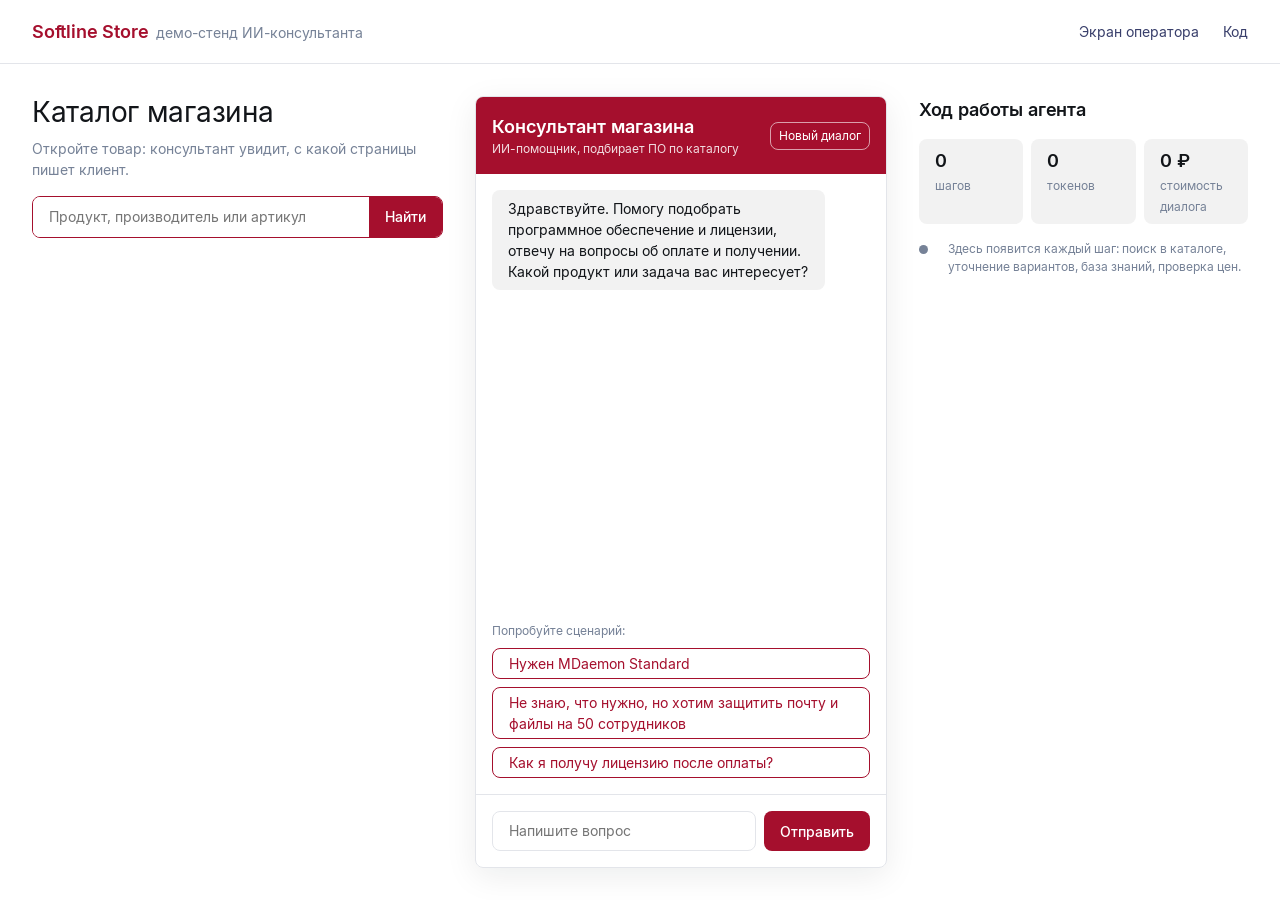
==== app/web/static/index.html @ 0b9fb305 "Стенд: чат покупателя с ходом работы агента и экран оператора" ====
<!doctype html>
<html lang="ru">
<head>
<meta charset="utf-8">
<meta name="viewport" content="width=device-width,initial-scale=1">
<title>ИИ-консультант Softline Store: демо-стенд</title>
<link rel="stylesheet" href="app.css">
</head>
<body>
<header class="top">
  <div class="brand"><b>Softline Store</b><span>демо-стенд ИИ-консультанта</span></div>
  <nav><a href="/admin">Экран оператора</a><a href="https://github.com/simonsafronov/ai-support-agent" target="_blank" rel="noopener">Код</a></nav>
</header>
<main class="grid">
  <section class="shop" aria-label="Витрина">
    <h1>Каталог магазина</h1>
    <p class="sub">Откройте товар: консультант увидит, с какой страницы пишет клиент.</p>
    <form class="search" id="sf"><input id="sq" placeholder="Продукт, производитель или артикул" aria-label="Поиск по каталогу"><button>Найти</button></form>
    <div class="ctx" id="ctx"><span id="ctxt"></span><button type="button" id="ctxoff">закрыть страницу</button></div>
    <ul class="goods" id="goods"></ul>
  </section>

  <section class="chat" aria-label="Чат с консультантом">
    <div class="chat-head">
      <div><b>Консультант магазина</b><small>ИИ-помощник, подбирает ПО по каталогу</small></div>
      <button type="button" id="new">Новый диалог</button>
    </div>
    <div class="log" id="log" aria-live="polite"></div>
    <div class="starters" id="starters">
      <p>Попробуйте сценарий:</p>
      <button type="button">Нужен MDaemon Standard</button>
      <button type="button">Не знаю, что нужно, но хотим защитить почту и файлы на 50 сотрудников</button>
      <button type="button">Как я получу лицензию после оплаты?</button>
    </div>
    <form class="send" id="f"><textarea id="t" placeholder="Напишите вопрос" aria-label="Сообщение"></textarea><button id="b">Отправить</button></form>
  </section>

  <aside class="trace" aria-label="Ход работы агента">
    <h2>Ход работы агента</h2>
    <div class="meter">
      <div><b id="m1">0</b><span>шагов</span></div>
      <div><b id="m2">0</b><span>токенов</span></div>
      <div><b id="m3">0 ₽</b><span>стоимость диалога</span></div>
    </div>
    <ol class="steps" id="steps"><li class="turn empty">Здесь появится каждый шаг: поиск в каталоге, уточнение вариантов, база знаний, проверка цен.</li></ol>
  </aside>
</main>
<script src="app.js"></script>
</body>
</html>
---- app/web/static/app.css ----
/* Шкалы: кегли 12/14/18/28/40, отступы 4/8/16/24/32/48, радиус 8. Цвета и шрифт как у store.softline.ru. */
@font-face{font-family:Inter;font-weight:400;font-display:swap;src:url(fonts/Inter-Regular.woff2) format("woff2")}
@font-face{font-family:Inter;font-weight:500;font-display:swap;src:url(fonts/Inter-Medium.woff2) format("woff2")}
@font-face{font-family:Inter;font-weight:600;font-display:swap;src:url(fonts/Inter-SemiBold.woff2) format("woff2")}
:root{
  --crimson:#A50F2D;--crimson-dark:#840B23;--ink:#121519;--navy:#393F6B;--muted:#768297;--line:#E3E5EA;
  --bg:#FFFFFF;--panel:#F2F2F2;--rose:#FCF1F3;--green:#3E8E41;
  --f12:12px;--f14:14px;--f18:18px;--f28:28px;--f40:40px;
  --s4:4px;--s8:8px;--s16:16px;--s24:24px;--s32:32px;--s48:48px;--r:8px;
}
*{box-sizing:border-box}
html,body{margin:0;height:100%}
body{font:400 var(--f14)/1.5 Inter,Arial,sans-serif;color:var(--ink);background:var(--bg);-webkit-font-smoothing:antialiased}
a{color:var(--crimson)}
button{font:inherit;cursor:pointer}
:focus-visible{outline:2px solid var(--navy);outline-offset:2px}

.top{display:flex;align-items:center;justify-content:space-between;gap:var(--s16);height:64px;padding:0 var(--s32);border-bottom:1px solid var(--line)}
.brand{display:flex;align-items:baseline;gap:var(--s8)}
.brand b{font-weight:600;font-size:var(--f18);color:var(--crimson);letter-spacing:-.01em}
.brand span{color:var(--muted)}
.top nav{display:flex;gap:var(--s24)}
.top nav a{color:var(--navy);text-decoration:none}
.top nav a:hover{color:var(--crimson)}

.grid{display:grid;grid-template-columns:minmax(0,5fr) minmax(360px,5fr) minmax(0,4fr);gap:var(--s32);padding:var(--s32);height:calc(100vh - 64px);max-width:1680px;margin:0 auto}
.grid>*{min-height:0;display:flex;flex-direction:column}
h1,h2{margin:0;font-weight:400;letter-spacing:-.01em}
h1{font-size:var(--f28);line-height:1.2}
h2{font-size:var(--f18);font-weight:600}
.sub{color:var(--muted);margin:var(--s8) 0 var(--s16)}

/* Витрина */
.search{display:flex;border:1px solid var(--crimson);border-radius:var(--r);overflow:hidden}
.search input{flex:1;min-width:0;border:0;padding:var(--s8) var(--s16);font:inherit;height:40px;outline:0}
.search button{border:0;background:var(--crimson);color:#fff;padding:0 var(--s16);font-weight:500}
.ctx{margin-top:var(--s16);padding:var(--s8) var(--s16);background:var(--rose);border-radius:var(--r);display:none;align-items:center;justify-content:space-between;gap:var(--s8)}
.ctx.on{display:flex}
.ctx button{border:0;background:none;color:var(--navy);text-decoration:underline;padding:0}
.goods{list-style:none;margin:var(--s16) 0 0;padding:0;overflow:auto;flex:1}
.goods li{padding:var(--s16) 0;border-bottom:1px solid var(--line);cursor:pointer}
.goods li:hover .t{color:var(--crimson)}
.goods .v{font-size:var(--f12);color:var(--muted)}
.goods .t{font-weight:500}
.goods .m{display:flex;flex-wrap:wrap;gap:var(--s4) var(--s16);margin-top:var(--s4);font-size:var(--f12);color:var(--navy)}
.badge{color:var(--green)}

/* Чат */
.chat{border:1px solid var(--line);border-radius:var(--r);overflow:hidden;box-shadow:0 8px 32px rgba(18,21,25,.08)}
.chat-head{display:flex;align-items:center;justify-content:space-between;padding:var(--s16);background:var(--crimson);color:#fff}
.chat-head b{font-weight:600;font-size:var(--f18)}
.chat-head small{display:block;font-size:var(--f12);opacity:.85}
.chat-head button{border:1px solid rgba(255,255,255,.6);background:none;color:#fff;border-radius:var(--r);padding:var(--s4) var(--s8);font-size:var(--f12)}
.log{flex:1;overflow:auto;padding:var(--s16);display:flex;flex-direction:column;gap:var(--s16);background:var(--bg)}
.msg{max-width:88%;padding:var(--s8) var(--s16);border-radius:var(--r);white-space:pre-wrap;overflow-wrap:anywhere}
.msg.user{align-self:flex-end;background:var(--navy);color:#fff}
.msg.bot{align-self:flex-start;background:var(--panel)}
.msg.sys{align-self:center;max-width:100%;background:var(--rose);color:var(--crimson-dark);font-size:var(--f12);text-align:center}
.msg b{font-weight:600}
.typing{align-self:flex-start;color:var(--muted);font-size:var(--f12);padding-left:var(--s4)}
.typing i{display:inline-block;width:6px;height:6px;margin-right:3px;border-radius:50%;background:var(--muted);animation:blink 1.2s infinite}
.typing i:nth-child(2){animation-delay:.2s}.typing i:nth-child(3){animation-delay:.4s}
@keyframes blink{0%,80%,100%{opacity:.25}40%{opacity:1}}
.card{align-self:flex-start;width:88%;border:1px solid var(--line);border-radius:var(--r);padding:var(--s16);background:#fff}
.card .v{font-size:var(--f12);color:var(--muted)}
.card .t{font-weight:500;margin:var(--s4) 0}
.card .p{font-size:var(--f18);font-weight:600}
.card .p.req{font-size:var(--f14);font-weight:500;color:var(--navy)}
.card .row{display:flex;flex-wrap:wrap;align-items:center;justify-content:space-between;gap:var(--s8);margin-top:var(--s8);font-size:var(--f12);color:var(--navy)}
.card a.go{display:inline-block;padding:var(--s4) var(--s16);border-radius:var(--r);background:var(--crimson);color:#fff;text-decoration:none;font-size:var(--f14)}
.card.doc{border-color:var(--crimson)}
.choices{display:flex;flex-wrap:wrap;gap:var(--s8);align-self:flex-start}
.choices button,.starters button{border:1px solid var(--crimson);background:#fff;color:var(--crimson);border-radius:var(--r);padding:var(--s4) var(--s16);text-align:left}
.choices button:hover,.starters button:hover{background:var(--rose)}
.starters{display:flex;flex-direction:column;gap:var(--s8);padding:0 var(--s16) var(--s16)}
.starters p{margin:0;color:var(--muted);font-size:var(--f12)}
.send{display:flex;gap:var(--s8);padding:var(--s16);border-top:1px solid var(--line)}
.send textarea{flex:1;min-width:0;resize:none;border:1px solid var(--line);border-radius:var(--r);padding:var(--s8) var(--s16);font:inherit;height:40px;max-height:120px}
.send textarea:focus{border-color:var(--crimson);outline:0}
.send button{border:0;border-radius:var(--r);background:var(--crimson);color:#fff;padding:0 var(--s16);font-weight:500;height:40px}
.send button:disabled{background:var(--muted);cursor:default}

/* Ход работы агента */
.meter{display:grid;grid-template-columns:repeat(3,1fr);gap:var(--s8);margin:var(--s16) 0}
.meter div{background:var(--panel);border-radius:var(--r);padding:var(--s8) var(--s16)}
.meter b{display:block;font-size:var(--f18);font-weight:600}
.meter span{font-size:var(--f12);color:var(--muted)}
.steps{list-style:none;margin:0;padding:0;overflow:auto;flex:1}
.steps li{position:relative;padding:0 0 var(--s16) var(--s24);border-left:1px solid var(--line);margin-left:var(--s4)}
.steps li::before{content:"";position:absolute;left:-5px;top:5px;width:9px;height:9px;border-radius:50%;background:var(--crimson)}
.steps li.turn{border-left-color:transparent;padding-bottom:var(--s8);color:var(--muted);font-size:var(--f12)}
.steps li.turn::before{background:var(--muted)}
.steps li.guard::before{background:var(--navy)}
.steps .n{font-weight:500}
.steps .a{font-size:var(--f12);color:var(--navy);overflow-wrap:anywhere}
.steps .o{font-size:var(--f12);color:var(--muted);overflow-wrap:anywhere}
.empty{color:var(--muted)}

@media (max-width:1100px){
  .grid{grid-template-columns:minmax(0,1fr) minmax(0,1fr);height:auto}
  .chat{height:calc(100vh - 128px);grid-column:1/-1;order:-1}
  .shop,.trace{max-height:70vh}
}
@media (max-width:700px){
  .top{padding:0 var(--s16)}.brand span{display:none}
  .grid{grid-template-columns:minmax(0,1fr);padding:var(--s16);gap:var(--s24)}
  .chat{height:calc(100vh - 96px)}
}
@media (prefers-reduced-motion:reduce){.typing i{animation:none}}
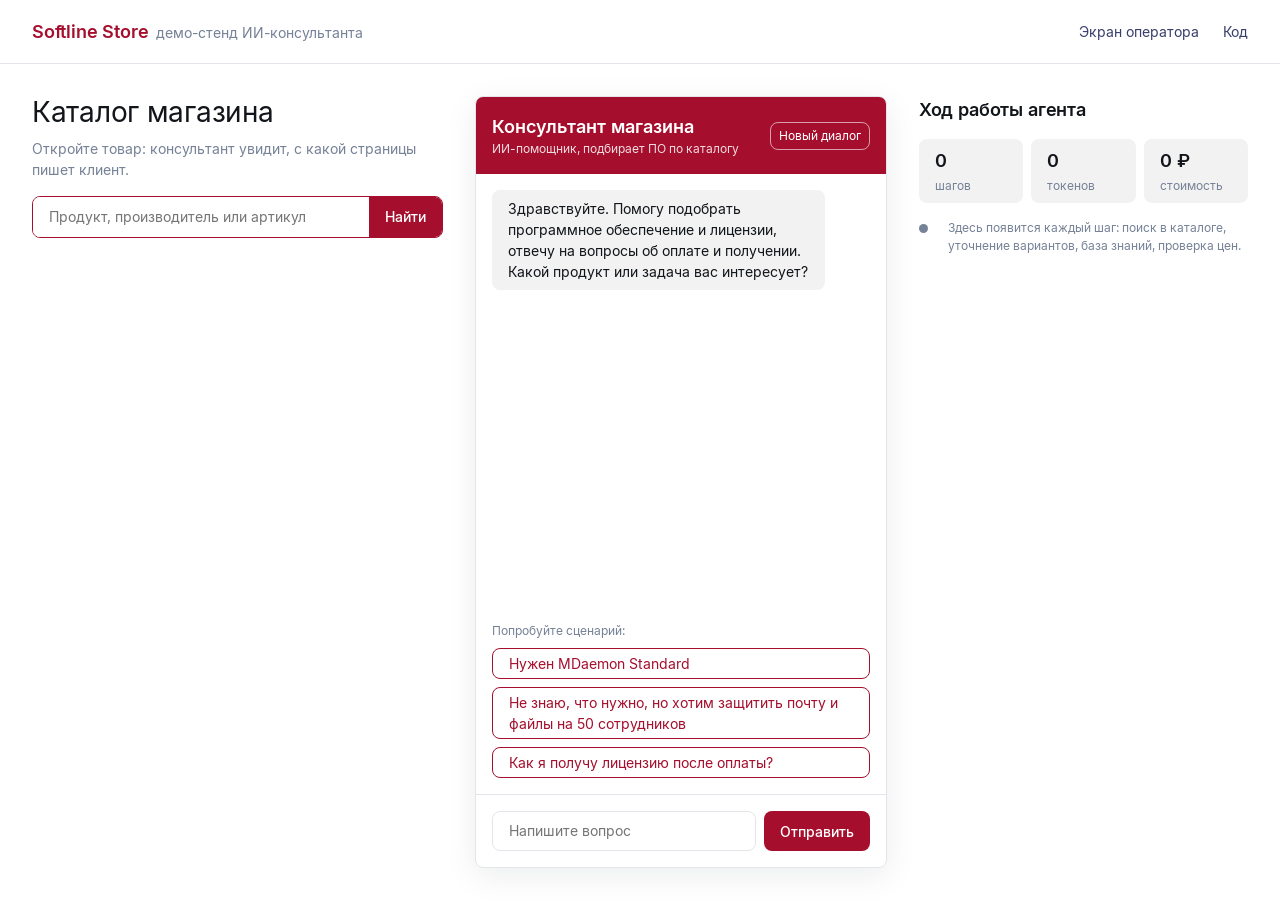
==== commit 06435820: "Стенд: витрина с самыми частыми продуктами из обращений, расчет суммы в ходе работы, правки верстки " ====
--- a/app/web/static/index.html
+++ b/app/web/static/index.html
@@ -40,7 +40,7 @@
     <div class="meter">
       <div><b id="m1">0</b><span>шагов</span></div>
       <div><b id="m2">0</b><span>токенов</span></div>
-      <div><b id="m3">0 ₽</b><span>стоимость диалога</span></div>
+      <div><b id="m3">0 ₽</b><span>стоимость</span></div>
     </div>
     <ol class="steps" id="steps"><li class="turn empty">Здесь появится каждый шаг: поиск в каталоге, уточнение вариантов, база знаний, проверка цен.</li></ol>
   </aside>
--- a/app/web/static/app.css
+++ b/app/web/static/app.css
@@ -9,6 +9,7 @@
   --s4:4px;--s8:8px;--s16:16px;--s24:24px;--s32:32px;--s48:48px;--r:8px;
 }
 *{box-sizing:border-box}
+[hidden]{display:none!important}
 html,body{margin:0;height:100%}
 body{font:400 var(--f14)/1.5 Inter,Arial,sans-serif;color:var(--ink);background:var(--bg);-webkit-font-smoothing:antialiased}
 a{color:var(--crimson)}
@@ -50,7 +51,7 @@
 .chat-head{display:flex;align-items:center;justify-content:space-between;padding:var(--s16);background:var(--crimson);color:#fff}
 .chat-head b{font-weight:600;font-size:var(--f18)}
 .chat-head small{display:block;font-size:var(--f12);opacity:.85}
-.chat-head button{border:1px solid rgba(255,255,255,.6);background:none;color:#fff;border-radius:var(--r);padding:var(--s4) var(--s8);font-size:var(--f12)}
+.chat-head button{border:1px solid rgba(255,255,255,.6);background:none;color:#fff;border-radius:var(--r);padding:var(--s4) var(--s8);font-size:var(--f12);white-space:nowrap}
 .log{flex:1;overflow:auto;padding:var(--s16);display:flex;flex-direction:column;gap:var(--s16);background:var(--bg)}
 .msg{max-width:88%;padding:var(--s8) var(--s16);border-radius:var(--r);white-space:pre-wrap;overflow-wrap:anywhere}
 .msg.user{align-self:flex-end;background:var(--navy);color:#fff}
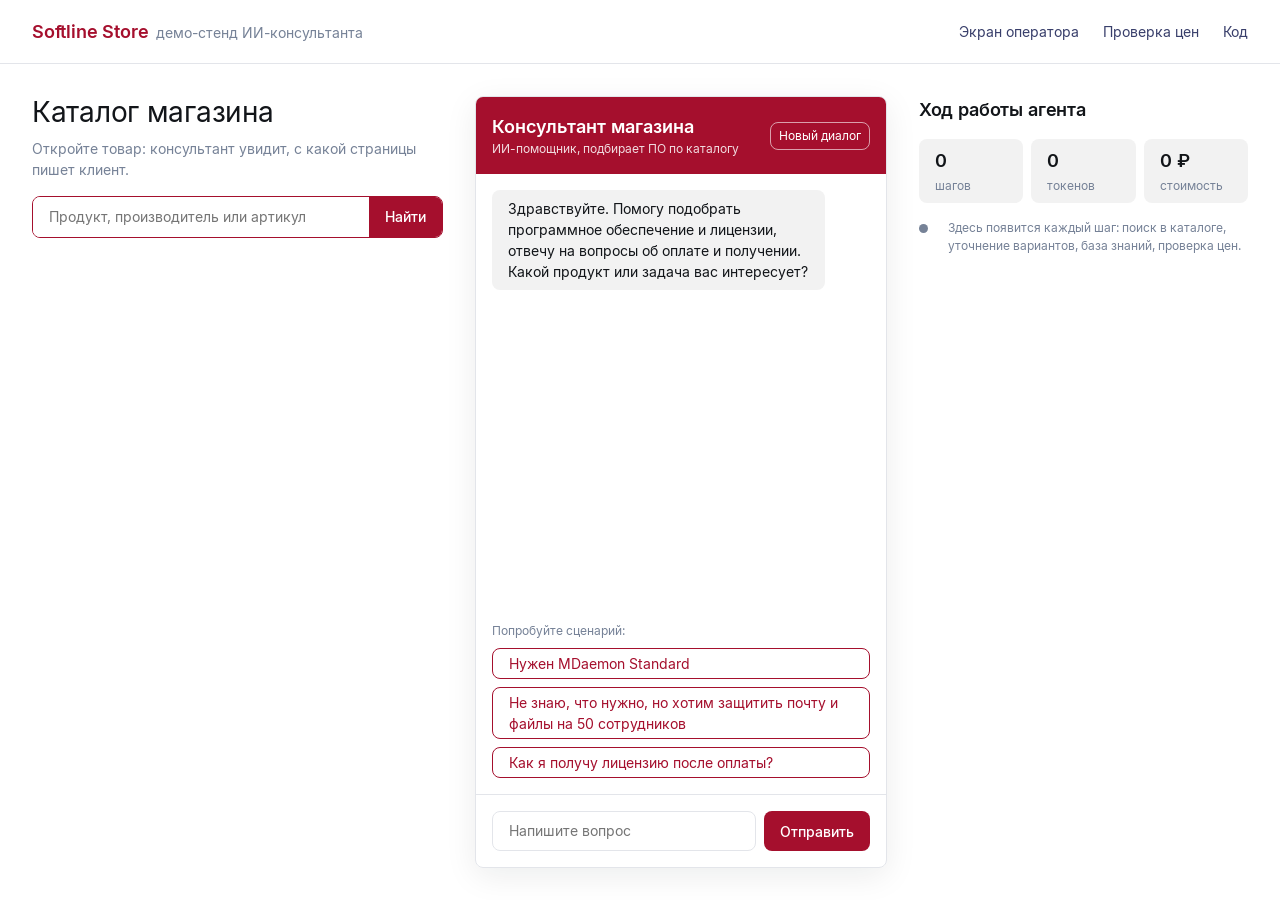
==== commit 9ff6f6d1: "Карточка обращения для менеджера: срочность, срок реакции, клиент, запрос, позиции, сумма, взять в р" ====
--- a/app/web/static/index.html
+++ b/app/web/static/index.html
@@ -9,7 +9,7 @@
 <body>
 <header class="top">
   <div class="brand"><b>Softline Store</b><span>демо-стенд ИИ-консультанта</span></div>
-  <nav><a href="/admin">Экран оператора</a><a href="https://github.com/simonsafronov/ai-support-agent" target="_blank" rel="noopener">Код</a></nav>
+  <nav><a href="/admin">Экран оператора</a><a href="/proof">Проверка цен</a><a href="https://github.com/simonsafronov/ai-support-agent" target="_blank" rel="noopener">Код</a></nav>
 </header>
 <main class="grid">
   <section class="shop" aria-label="Витрина">
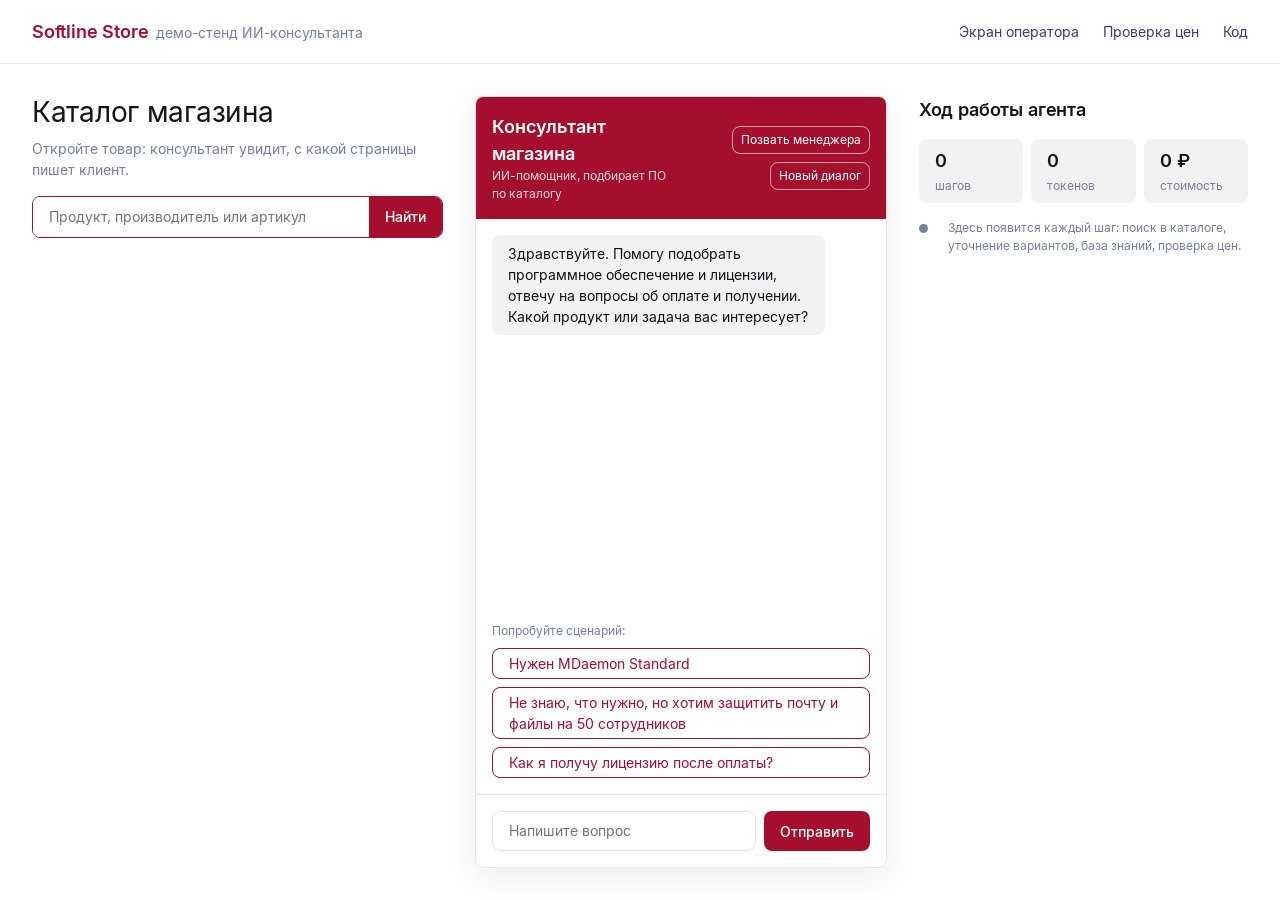
==== commit 3d74f394: "Правила с брифа заказчика: агент сам дает скидку до 5%, больше согласует менеджер, отсрочки и постоп" ====
--- a/app/web/static/index.html
+++ b/app/web/static/index.html
@@ -23,7 +23,7 @@
   <section class="chat" aria-label="Чат с консультантом">
     <div class="chat-head">
       <div><b>Консультант магазина</b><small>ИИ-помощник, подбирает ПО по каталогу</small></div>
-      <button type="button" id="new">Новый диалог</button>
+      <span class="acts"><button type="button" id="call">Позвать менеджера</button><button type="button" id="new">Новый диалог</button></span>
     </div>
     <div class="log" id="log" aria-live="polite"></div>
     <div class="starters" id="starters">
--- a/app/web/static/app.css
+++ b/app/web/static/app.css
@@ -51,6 +51,7 @@
 .chat-head{display:flex;align-items:center;justify-content:space-between;padding:var(--s16);background:var(--crimson);color:#fff}
 .chat-head b{font-weight:600;font-size:var(--f18)}
 .chat-head small{display:block;font-size:var(--f12);opacity:.85}
+.chat-head .acts{display:flex;gap:var(--s8);flex-wrap:wrap;justify-content:flex-end}
 .chat-head button{border:1px solid rgba(255,255,255,.6);background:none;color:#fff;border-radius:var(--r);padding:var(--s4) var(--s8);font-size:var(--f12);white-space:nowrap}
 .log{flex:1;overflow:auto;padding:var(--s16);display:flex;flex-direction:column;gap:var(--s16);background:var(--bg)}
 .msg{max-width:88%;padding:var(--s8) var(--s16);border-radius:var(--r);white-space:pre-wrap;overflow-wrap:anywhere}
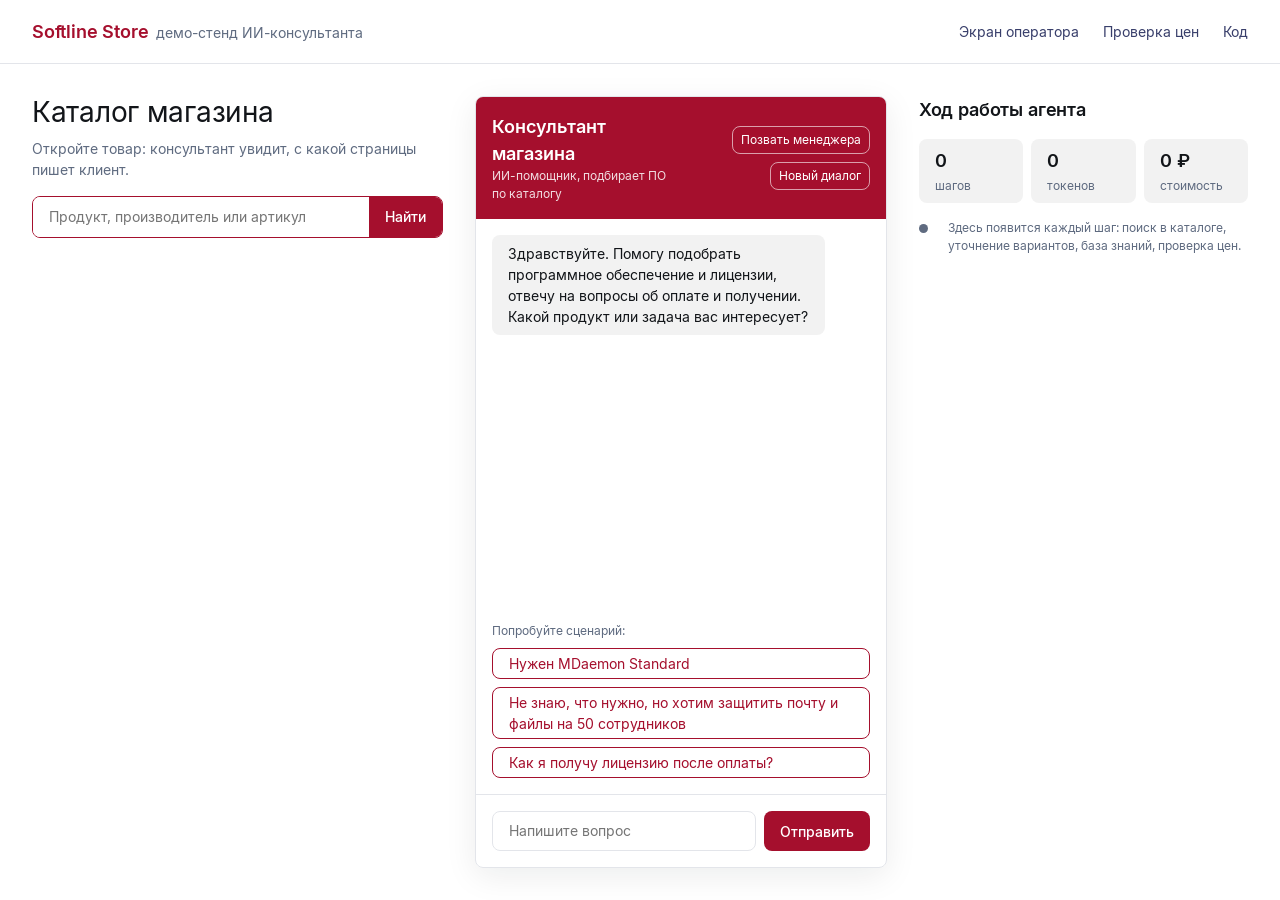
==== commit d7df4f63: "Стенд отвечает на Claude Sonnet 5.5 через мост: дежурный режим, метка модели в чате и на экране опер" ====
--- a/app/web/static/index.html
+++ b/app/web/static/index.html
@@ -33,6 +33,7 @@
       <button type="button">Как я получу лицензию после оплаты?</button>
     </div>
     <form class="send" id="f"><textarea id="t" placeholder="Напишите вопрос" aria-label="Сообщение"></textarea><button id="b">Отправить</button></form>
+    <p class="model" id="model" hidden></p>
   </section>
 
   <aside class="trace" aria-label="Ход работы агента">
--- a/app/web/static/app.css
+++ b/app/web/static/app.css
@@ -3,8 +3,8 @@
 @font-face{font-family:Inter;font-weight:500;font-display:swap;src:url(fonts/Inter-Medium.woff2) format("woff2")}
 @font-face{font-family:Inter;font-weight:600;font-display:swap;src:url(fonts/Inter-SemiBold.woff2) format("woff2")}
 :root{
-  --crimson:#A50F2D;--crimson-dark:#840B23;--ink:#121519;--navy:#393F6B;--muted:#768297;--line:#E3E5EA;
-  --bg:#FFFFFF;--panel:#F2F2F2;--rose:#FCF1F3;--green:#3E8E41;
+  --crimson:#A50F2D;--crimson-dark:#840B23;--ink:#121519;--navy:#393F6B;--muted:#5F6B80;--line:#E3E5EA;
+  --bg:#FFFFFF;--panel:#F2F2F2;--rose:#FCF1F3;--green:#2F7D32;
   --f12:12px;--f14:14px;--f18:18px;--f28:28px;--f40:40px;
   --s4:4px;--s8:8px;--s16:16px;--s24:24px;--s32:32px;--s48:48px;--r:8px;
 }
@@ -81,6 +81,8 @@
 .send textarea:focus{border-color:var(--crimson);outline:0}
 .send button{border:0;border-radius:var(--r);background:var(--crimson);color:#fff;padding:0 var(--s16);font-weight:500;height:40px}
 .send button:disabled{background:var(--muted);cursor:default}
+.model{margin:0;padding:0 var(--s16) var(--s8);font-size:var(--f12);color:var(--muted)}
+.model.off{color:var(--crimson-dark)}
 
 /* Ход работы агента */
 .meter{display:grid;grid-template-columns:repeat(3,1fr);gap:var(--s8);margin:var(--s16) 0}
@@ -107,5 +109,7 @@
   .top{padding:0 var(--s16)}.brand span{display:none}
   .grid{grid-template-columns:minmax(0,1fr);padding:var(--s16);gap:var(--s24)}
   .chat{height:calc(100vh - 96px)}
+  .top nav a{display:inline-flex;align-items:center;justify-content:center;min-width:44px;min-height:44px}
+  .chat-head .acts button,.choices button,.starters button{min-height:44px}
 }
 @media (prefers-reduced-motion:reduce){.typing i{animation:none}}
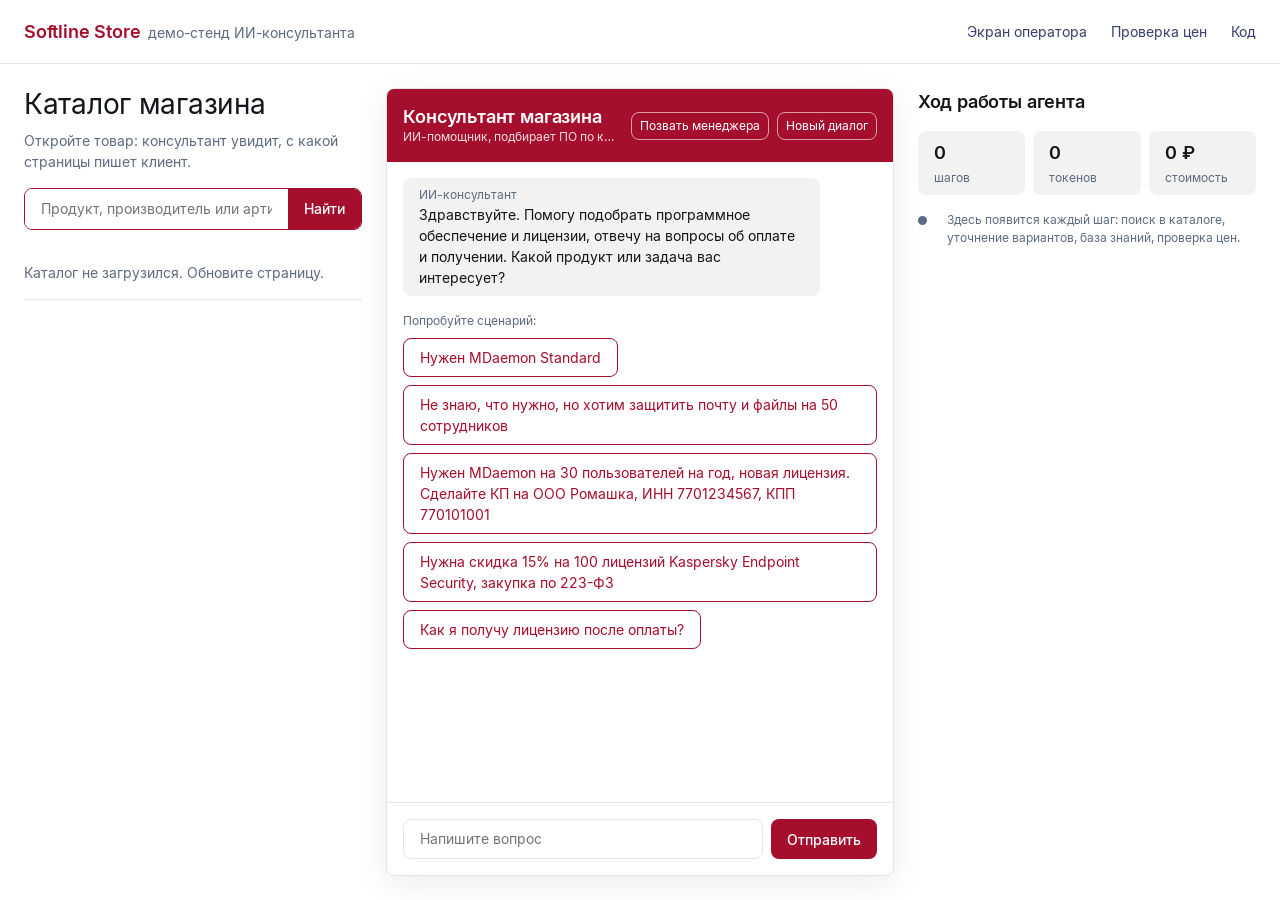
==== commit 42bb945b: "Чат: поле растет по тексту, журнал встает на начало ответа, шапка в одну строку на 1280 и 1440, теле" ====
--- a/app/web/static/index.html
+++ b/app/web/static/index.html
@@ -4,12 +4,18 @@
 <meta charset="utf-8">
 <meta name="viewport" content="width=device-width,initial-scale=1">
 <title>ИИ-консультант Softline Store: демо-стенд</title>
+<meta name="description" content="ИИ-консультант интернет-магазина ПО Softline Store: подбирает лицензии по каталогу, считает стоимость, готовит черновик КП и передает менеджеру то, что решает человек.">
+<meta property="og:type" content="website">
+<meta property="og:locale" content="ru_RU">
+<meta property="og:title" content="ИИ-консультант Softline Store">
+<meta property="og:description" content="Подбор лицензий по каталогу, расчет стоимости, черновик КП и передача менеджеру. Цены в ответах проверяет код.">
+<link rel="icon" href="/favicon.svg" type="image/svg+xml">
 <link rel="stylesheet" href="app.css">
 </head>
-<body>
+<body class="chat-page">
 <header class="top">
   <div class="brand"><b>Softline Store</b><span>демо-стенд ИИ-консультанта</span></div>
-  <nav><a href="/admin">Экран оператора</a><a href="/proof">Проверка цен</a><a href="https://github.com/simonsafronov/ai-support-agent" target="_blank" rel="noopener">Код</a></nav>
+  <nav><a href="/admin">Экран оператора</a><a href="/proof">Проверка цен</a><a class="code" href="https://github.com/simonsafronov/ai-support-agent" target="_blank" rel="noopener">Код</a></nav>
 </header>
 <main class="grid">
   <section class="shop" aria-label="Витрина">
@@ -20,19 +26,23 @@
     <ul class="goods" id="goods"></ul>
   </section>
 
-  <section class="chat" aria-label="Чат с консультантом">
+  <section class="chat" aria-labelledby="chat-title">
     <div class="chat-head">
-      <div><b>Консультант магазина</b><small>ИИ-помощник, подбирает ПО по каталогу</small></div>
+      <div><h2 id="chat-title">Консультант магазина</h2><small>ИИ-помощник, подбирает ПО по каталогу</small></div>
       <span class="acts"><button type="button" id="call">Позвать менеджера</button><button type="button" id="new">Новый диалог</button></span>
     </div>
-    <div class="log" id="log" aria-live="polite"></div>
-    <div class="starters" id="starters">
-      <p>Попробуйте сценарий:</p>
-      <button type="button">Нужен MDaemon Standard</button>
-      <button type="button">Не знаю, что нужно, но хотим защитить почту и файлы на 50 сотрудников</button>
-      <button type="button">Как я получу лицензию после оплаты?</button>
+    <div class="log" id="log" role="log" aria-live="polite">
+      <div class="starters" id="starters" hidden>
+        <p>Попробуйте сценарий:</p>
+        <button type="button">Нужен MDaemon Standard</button>
+        <button type="button">Не знаю, что нужно, но хотим защитить почту и файлы на 50 сотрудников</button>
+        <button type="button">Нужен MDaemon на 30 пользователей на год, новая лицензия. Сделайте КП на ООО Ромашка, ИНН 7701234567, КПП 770101001</button>
+        <button type="button">Нужна скидка 15% на 100 лицензий Kaspersky Endpoint Security, закупка по 223-ФЗ</button>
+        <button type="button">Как я получу лицензию после оплаты?</button>
+      </div>
     </div>
-    <form class="send" id="f"><textarea id="t" placeholder="Напишите вопрос" aria-label="Сообщение"></textarea><button id="b">Отправить</button></form>
+    <p class="vh" id="say" role="status"></p>
+    <form class="send" id="f"><textarea id="t" rows="1" placeholder="Напишите вопрос" aria-label="Сообщение"></textarea><button id="b">Отправить</button></form>
     <p class="model" id="model" hidden></p>
   </section>
 
--- a/app/web/static/app.css
+++ b/app/web/static/app.css
@@ -7,6 +7,7 @@
   --bg:#FFFFFF;--panel:#F2F2F2;--rose:#FCF1F3;--green:#2F7D32;
   --f12:12px;--f14:14px;--f18:18px;--f28:28px;--f40:40px;
   --s4:4px;--s8:8px;--s16:16px;--s24:24px;--s32:32px;--s48:48px;--r:8px;
+  --page:1680px;--gut:var(--s32);  /* ширина контента и поле страницы: шапка сайта выравнивается по ним */
 }
 *{box-sizing:border-box}
 [hidden]{display:none!important}
@@ -15,16 +16,17 @@
 a{color:var(--crimson)}
 button{font:inherit;cursor:pointer}
 :focus-visible{outline:2px solid var(--navy);outline-offset:2px}
+.vh{position:absolute;width:1px;height:1px;overflow:hidden;clip:rect(0 0 0 0);white-space:nowrap}
 
-.top{display:flex;align-items:center;justify-content:space-between;gap:var(--s16);height:64px;padding:0 var(--s32);border-bottom:1px solid var(--line)}
-.brand{display:flex;align-items:baseline;gap:var(--s8)}
-.brand b{font-weight:600;font-size:var(--f18);color:var(--crimson);letter-spacing:-.01em}
-.brand span{color:var(--muted)}
+.top{display:flex;align-items:center;justify-content:space-between;gap:var(--s16);height:64px;padding:0 max(var(--gut),calc((100vw - var(--page))/2 + var(--gut)));border-bottom:1px solid var(--line)}
+.brand{display:flex;align-items:baseline;gap:var(--s8);min-width:0}
+.brand b{font-weight:600;font-size:var(--f18);color:var(--crimson);letter-spacing:-.01em;white-space:nowrap}
+.brand span{color:var(--muted);white-space:nowrap;overflow:hidden;text-overflow:ellipsis}
 .top nav{display:flex;gap:var(--s24)}
-.top nav a{color:var(--navy);text-decoration:none}
-.top nav a:hover{color:var(--crimson)}
+.top nav a{color:var(--navy);text-decoration:none;white-space:nowrap}
+.top nav a:hover{color:var(--crimson);text-decoration:underline}
 
-.grid{display:grid;grid-template-columns:minmax(0,5fr) minmax(360px,5fr) minmax(0,4fr);gap:var(--s32);padding:var(--s32);height:calc(100vh - 64px);max-width:1680px;margin:0 auto}
+.grid{display:grid;grid-template-columns:minmax(0,4fr) minmax(440px,6fr) minmax(0,4fr);gap:var(--gut);padding:var(--gut);height:calc(100vh - 64px);max-width:var(--page);margin:0 auto}
 .grid>*{min-height:0;display:flex;flex-direction:column}
 h1,h2{margin:0;font-weight:400;letter-spacing:-.01em}
 h1{font-size:var(--f28);line-height:1.2}
@@ -33,55 +35,79 @@
 
 /* Витрина */
 .search{display:flex;border:1px solid var(--crimson);border-radius:var(--r);overflow:hidden}
+.search:focus-within{box-shadow:0 0 0 2px var(--navy)}
 .search input{flex:1;min-width:0;border:0;padding:var(--s8) var(--s16);font:inherit;height:40px;outline:0}
 .search button{border:0;background:var(--crimson);color:#fff;padding:0 var(--s16);font-weight:500}
+.search button:hover{background:var(--crimson-dark)}
 .ctx{margin-top:var(--s16);padding:var(--s8) var(--s16);background:var(--rose);border-radius:var(--r);display:none;align-items:center;justify-content:space-between;gap:var(--s8)}
 .ctx.on{display:flex}
 .ctx button{border:0;background:none;color:var(--navy);text-decoration:underline;padding:0}
 .goods{list-style:none;margin:var(--s16) 0 0;padding:0;overflow:auto;flex:1}
-.goods li{padding:var(--s16) 0;border-bottom:1px solid var(--line);cursor:pointer}
-.goods li:hover .t{color:var(--crimson)}
-.goods .v{font-size:var(--f12);color:var(--muted)}
-.goods .t{font-weight:500}
+.goods li{border-bottom:1px solid var(--line)}
+.goods li.empty{padding:var(--s16) 0}
+.goods .pick{display:block;width:100%;padding:var(--s16) 0;border:0;background:none;color:inherit;text-align:left}
+.goods .pick:hover .t,.goods .pick:focus-visible .t{color:var(--crimson)}
+.goods .pick:focus-visible{outline-offset:-2px}
+.goods .v{display:block;font-size:var(--f12);color:var(--muted)}
+.goods .t{display:block;font-weight:500}
 .goods .m{display:flex;flex-wrap:wrap;gap:var(--s4) var(--s16);margin-top:var(--s4);font-size:var(--f12);color:var(--navy)}
 .badge{color:var(--green)}
 
 /* Чат */
 .chat{border:1px solid var(--line);border-radius:var(--r);overflow:hidden;box-shadow:0 8px 32px rgba(18,21,25,.08)}
-.chat-head{display:flex;align-items:center;justify-content:space-between;padding:var(--s16);background:var(--crimson);color:#fff}
-.chat-head b{font-weight:600;font-size:var(--f18)}
-.chat-head small{display:block;font-size:var(--f12);opacity:.85}
-.chat-head .acts{display:flex;gap:var(--s8);flex-wrap:wrap;justify-content:flex-end}
+.chat-head{flex:none;display:flex;align-items:center;justify-content:space-between;gap:var(--s16);padding:var(--s16);background:var(--crimson);color:#fff}
+.chat-head>div{min-width:0}
+.chat-head h2{font-size:var(--f18);line-height:1.3;white-space:nowrap}
+.chat-head small{display:block;font-size:var(--f12);opacity:.85;white-space:nowrap;overflow:hidden;text-overflow:ellipsis}
+.chat-head .acts{display:flex;gap:var(--s8);flex:none}
 .chat-head button{border:1px solid rgba(255,255,255,.6);background:none;color:#fff;border-radius:var(--r);padding:var(--s4) var(--s8);font-size:var(--f12);white-space:nowrap}
-.log{flex:1;overflow:auto;padding:var(--s16);display:flex;flex-direction:column;gap:var(--s16);background:var(--bg)}
+.chat-head button:not(:disabled):hover{background:rgba(255,255,255,.12)}
+.chat-head button:disabled{background:rgba(255,255,255,.16);border-color:transparent;cursor:default}
+.chat-head button:focus-visible{outline-color:#fff}
+.log{position:relative;flex:1;min-height:96px;overflow:auto;padding:var(--s16);display:flex;flex-direction:column;gap:var(--s16);background:var(--bg)}
 .msg{max-width:88%;padding:var(--s8) var(--s16);border-radius:var(--r);white-space:pre-wrap;overflow-wrap:anywhere}
 .msg.user{align-self:flex-end;background:var(--navy);color:#fff}
+.msg.user.failed{opacity:.6}
 .msg.bot{align-self:flex-start;background:var(--panel)}
+.msg.mgr{background:#fff;border:1px solid var(--crimson)}
 .msg.sys{align-self:center;max-width:100%;background:var(--rose);color:var(--crimson-dark);font-size:var(--f12);text-align:center}
 .msg b{font-weight:600}
+.msg .who{display:block;font-size:var(--f12);color:var(--muted)}
+.msg.mgr .who{color:var(--crimson);font-weight:500}
+.msg .li{display:block;padding-left:1.5em;text-indent:-1.5em}
 .typing{align-self:flex-start;color:var(--muted);font-size:var(--f12);padding-left:var(--s4)}
 .typing i{display:inline-block;width:6px;height:6px;margin-right:3px;border-radius:50%;background:var(--muted);animation:blink 1.2s infinite}
 .typing i:nth-child(2){animation-delay:.2s}.typing i:nth-child(3){animation-delay:.4s}
+.typing span{margin-left:var(--s4)}
 @keyframes blink{0%,80%,100%{opacity:.25}40%{opacity:1}}
 .card{align-self:flex-start;width:88%;border:1px solid var(--line);border-radius:var(--r);padding:var(--s16);background:#fff}
 .card .v{font-size:var(--f12);color:var(--muted)}
 .card .t{font-weight:500;margin:var(--s4) 0}
-.card .p{font-size:var(--f18);font-weight:600}
+.card .d{font-size:var(--f12);color:var(--muted);margin-bottom:var(--s4)}
+.card .p{font-size:var(--f18);font-weight:600;color:var(--ink)}
 .card .p.req{font-size:var(--f14);font-weight:500;color:var(--navy)}
-.card .row{display:flex;flex-wrap:wrap;align-items:center;justify-content:space-between;gap:var(--s8);margin-top:var(--s8);font-size:var(--f12);color:var(--navy)}
+.card .row{display:flex;flex-wrap:wrap;align-items:flex-end;justify-content:space-between;gap:var(--s8);margin-top:var(--s8);font-size:var(--f12);color:var(--navy)}
+.log .card .acts{display:flex;flex-wrap:wrap;gap:var(--s8);margin-left:auto;align-items:center}
 .card a.go{display:inline-block;padding:var(--s4) var(--s16);border-radius:var(--r);background:var(--crimson);color:#fff;text-decoration:none;font-size:var(--f14)}
+.card a.go:hover{background:var(--crimson-dark)}
+.card .take{border:1px solid var(--crimson);border-radius:var(--r);background:#fff;color:var(--crimson);padding:var(--s4) var(--s16)}
+.card .take:hover{background:var(--rose)}
 .card.doc{border-color:var(--crimson)}
+.card.doc .sum{font-size:var(--f18);font-weight:600;color:var(--ink)}
+.card.doc.old{border-color:var(--line);opacity:.6}
+.card.doc.old .sum{text-decoration:line-through}
 .choices{display:flex;flex-wrap:wrap;gap:var(--s8);align-self:flex-start}
-.choices button,.starters button{border:1px solid var(--crimson);background:#fff;color:var(--crimson);border-radius:var(--r);padding:var(--s4) var(--s16);text-align:left}
+.choices button,.starters button{border:1px solid var(--crimson);background:#fff;color:var(--crimson);border-radius:var(--r);padding:var(--s8) var(--s16);text-align:left}
 .choices button:hover,.starters button:hover{background:var(--rose)}
-.starters{display:flex;flex-direction:column;gap:var(--s8);padding:0 var(--s16) var(--s16)}
-.starters p{margin:0;color:var(--muted);font-size:var(--f12)}
-.send{display:flex;gap:var(--s8);padding:var(--s16);border-top:1px solid var(--line)}
-.send textarea{flex:1;min-width:0;resize:none;border:1px solid var(--line);border-radius:var(--r);padding:var(--s8) var(--s16);font:inherit;height:40px;max-height:120px}
-.send textarea:focus{border-color:var(--crimson);outline:0}
+.starters{display:flex;flex-wrap:wrap;gap:var(--s8)}
+.starters p{margin:0;flex-basis:100%;color:var(--muted);font-size:var(--f12)}
+.send{flex:none;display:flex;align-items:flex-end;gap:var(--s8);padding:var(--s16);border-top:1px solid var(--line)}
+.send textarea{flex:1;min-width:0;resize:none;border:1px solid var(--line);border-radius:var(--r);padding:var(--s8) var(--s16);font:inherit;height:40px;max-height:120px;overflow-y:auto}
+.send textarea:focus{border-color:var(--crimson);outline:0;box-shadow:0 0 0 1px var(--crimson)}
 .send button{border:0;border-radius:var(--r);background:var(--crimson);color:#fff;padding:0 var(--s16);font-weight:500;height:40px}
+.send button:not(:disabled):hover{background:var(--crimson-dark)}
 .send button:disabled{background:var(--muted);cursor:default}
-.model{margin:0;padding:0 var(--s16) var(--s8);font-size:var(--f12);color:var(--muted)}
+.model{flex:none;margin:0;padding:0 var(--s16) var(--s8);font-size:var(--f12);color:var(--muted)}
 .model.off{color:var(--crimson-dark)}
 
 /* Ход работы агента */
@@ -100,16 +126,44 @@
 .steps .o{font-size:var(--f12);color:var(--muted);overflow-wrap:anywhere}
 .empty{color:var(--muted)}
 
+@media (max-width:1366px){.chat-page{--gut:var(--s24)}}
 @media (max-width:1100px){
   .grid{grid-template-columns:minmax(0,1fr) minmax(0,1fr);height:auto}
-  .chat{height:calc(100vh - 128px);grid-column:1/-1;order:-1}
+  .chat{height:calc(100vh - 128px);grid-column:1/-1;order:-2}
+  .trace{order:-1}
   .shop,.trace{max-height:70vh}
 }
+/* сенсорный экран и узкое окно: зоны нажатия не меньше 44px */
+@media (max-width:1100px),(pointer:coarse){
+  .top nav a,.card a.go,.card .take{display:inline-flex;align-items:center;justify-content:center;min-height:44px}
+  .top nav a{min-width:44px}
+  .chat-head button,.choices button,.starters button,.search button,.send button,.ctx button{min-height:44px}
+  .search input{height:44px}
+  .send textarea{min-height:44px}
+}
 @media (max-width:700px){
-  .top{padding:0 var(--s16)}.brand span{display:none}
-  .grid{grid-template-columns:minmax(0,1fr);padding:var(--s16);gap:var(--s24)}
-  .chat{height:calc(100vh - 96px)}
-  .top nav a{display:inline-flex;align-items:center;justify-content:center;min-width:44px;min-height:44px}
-  .chat-head .acts button,.choices button,.starters button{min-height:44px}
+  :root{--gut:var(--s16)}
+  .chat-page{--gut:var(--s16)}
+  .top{height:56px;gap:var(--s8)}
+  .brand span,.top nav a.code{display:none}
+  .top nav{gap:var(--s8);font-size:var(--f12)}
+  .grid{grid-template-columns:minmax(0,1fr);gap:var(--s24)}
+  .chat{height:calc(100vh - 88px);height:calc(100dvh - 88px)}
+  .shop,.trace{max-height:60vh}
+  .chat-head{flex-wrap:wrap;gap:var(--s8);padding:var(--s8) var(--s16)}
+  .chat-head h2{font-size:var(--f14)}
+  .chat-head small{display:none}
+  .chat-head .acts{flex:1 1 100%}
+  .chat-head .acts button{flex:1}
+  .log{padding:var(--s16) var(--s8);gap:var(--s8)}
+  .log .msg.bot,.log .card{max-width:100%;width:100%}
+  .starters{flex-wrap:nowrap;overflow-x:auto;margin:0 calc(-1 * var(--s8));padding:0 var(--s8) var(--s4)}
+  .starters p{display:none}
+  .starters button{flex:none;max-width:80%;white-space:nowrap;overflow:hidden;text-overflow:ellipsis}
+  .send{padding:var(--s8)}
+  .send textarea,.search input{font-size:16px}
+  .send textarea{padding:var(--s8) var(--s8)}
+  .model{padding:0 var(--s8) var(--s8)}
 }
+@media (max-height:600px){.model{display:none}}
 @media (prefers-reduced-motion:reduce){.typing i{animation:none}}
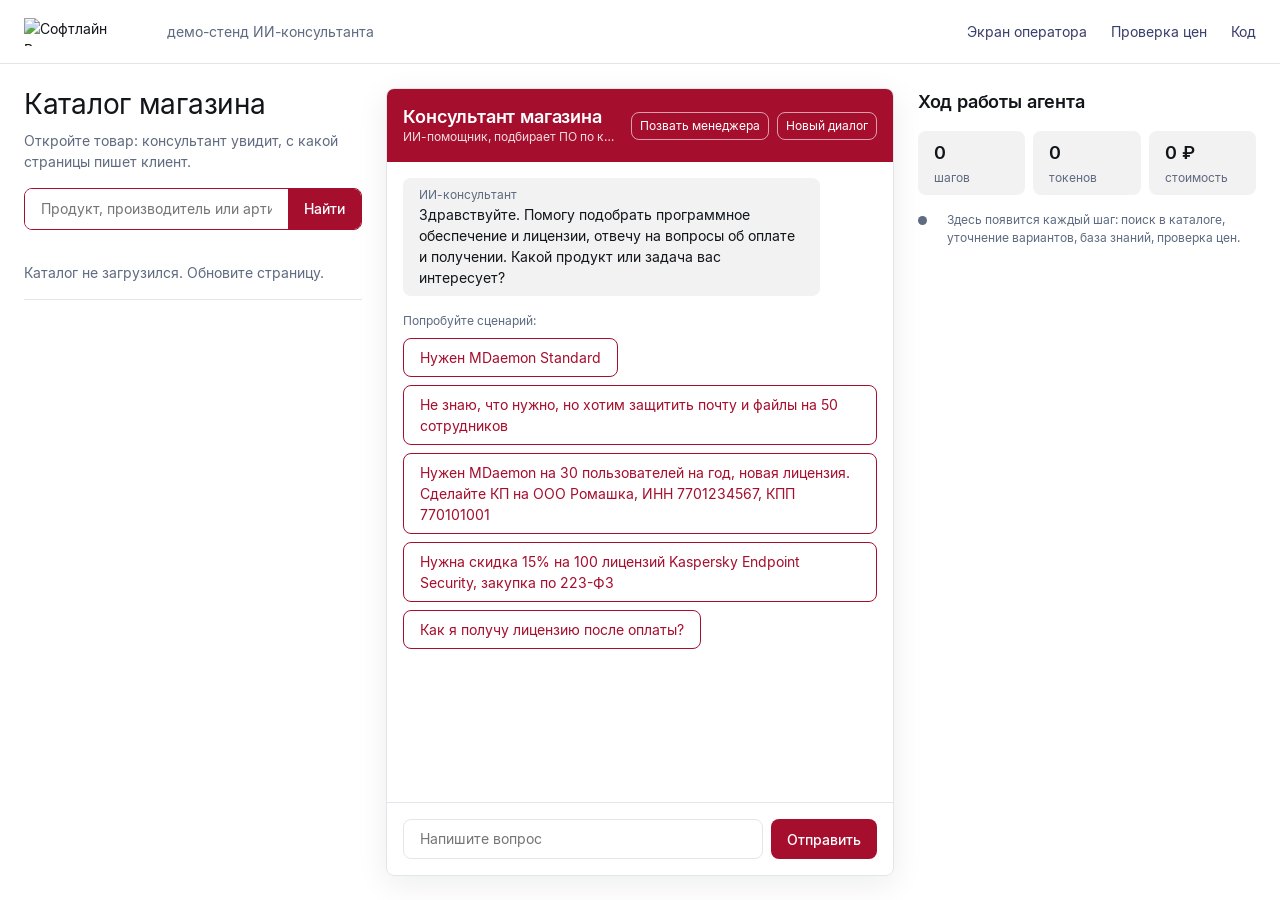
==== commit 2952c015: "Шапка стенда: логотип Софтлайн Решения из брендбука заказчика вместо текстовой надписи, как в шапке " ====
--- a/app/web/static/index.html
+++ b/app/web/static/index.html
@@ -14,7 +14,7 @@
 </head>
 <body class="chat-page">
 <header class="top">
-  <div class="brand"><b>Softline Store</b><span>демо-стенд ИИ-консультанта</span></div>
+  <div class="brand"><img src="/logo.png" alt="Софтлайн Решения" width="127" height="28"><span>демо-стенд ИИ-консультанта</span></div>
   <nav><a href="/admin">Экран оператора</a><a href="/proof">Проверка цен</a><a class="code" href="https://github.com/simonsafronov/ai-support-agent" target="_blank" rel="noopener">Код</a></nav>
 </header>
 <main class="grid">
--- a/app/web/static/app.css
+++ b/app/web/static/app.css
@@ -19,8 +19,8 @@
 .vh{position:absolute;width:1px;height:1px;overflow:hidden;clip:rect(0 0 0 0);white-space:nowrap}
 
 .top{display:flex;align-items:center;justify-content:space-between;gap:var(--s16);height:64px;padding:0 max(var(--gut),calc((100vw - var(--page))/2 + var(--gut)));border-bottom:1px solid var(--line)}
-.brand{display:flex;align-items:baseline;gap:var(--s8);min-width:0}
-.brand b{font-weight:600;font-size:var(--f18);color:var(--crimson);letter-spacing:-.01em;white-space:nowrap}
+.brand{display:flex;align-items:center;gap:var(--s16);min-width:0}
+.brand img{display:block;height:28px;width:auto;flex:none}
 .brand span{color:var(--muted);white-space:nowrap;overflow:hidden;text-overflow:ellipsis}
 .top nav{display:flex;gap:var(--s24)}
 .top nav a{color:var(--navy);text-decoration:none;white-space:nowrap}
@@ -90,7 +90,7 @@
 .log .card .acts{display:flex;flex-wrap:wrap;gap:var(--s8);margin-left:auto;align-items:center}
 .card a.go{display:inline-block;padding:var(--s4) var(--s16);border-radius:var(--r);background:var(--crimson);color:#fff;text-decoration:none;font-size:var(--f14)}
 .card a.go:hover{background:var(--crimson-dark)}
-.card .take{border:1px solid var(--crimson);border-radius:var(--r);background:#fff;color:var(--crimson);padding:var(--s4) var(--s16)}
+.card .take{border:1px solid var(--crimson);border-radius:var(--r);background:#fff;color:var(--crimson);padding:var(--s4) var(--s16);font-size:var(--f14)}
 .card .take:hover{background:var(--rose)}
 .card.doc{border-color:var(--crimson)}
 .card.doc .sum{font-size:var(--f18);font-weight:600;color:var(--ink)}
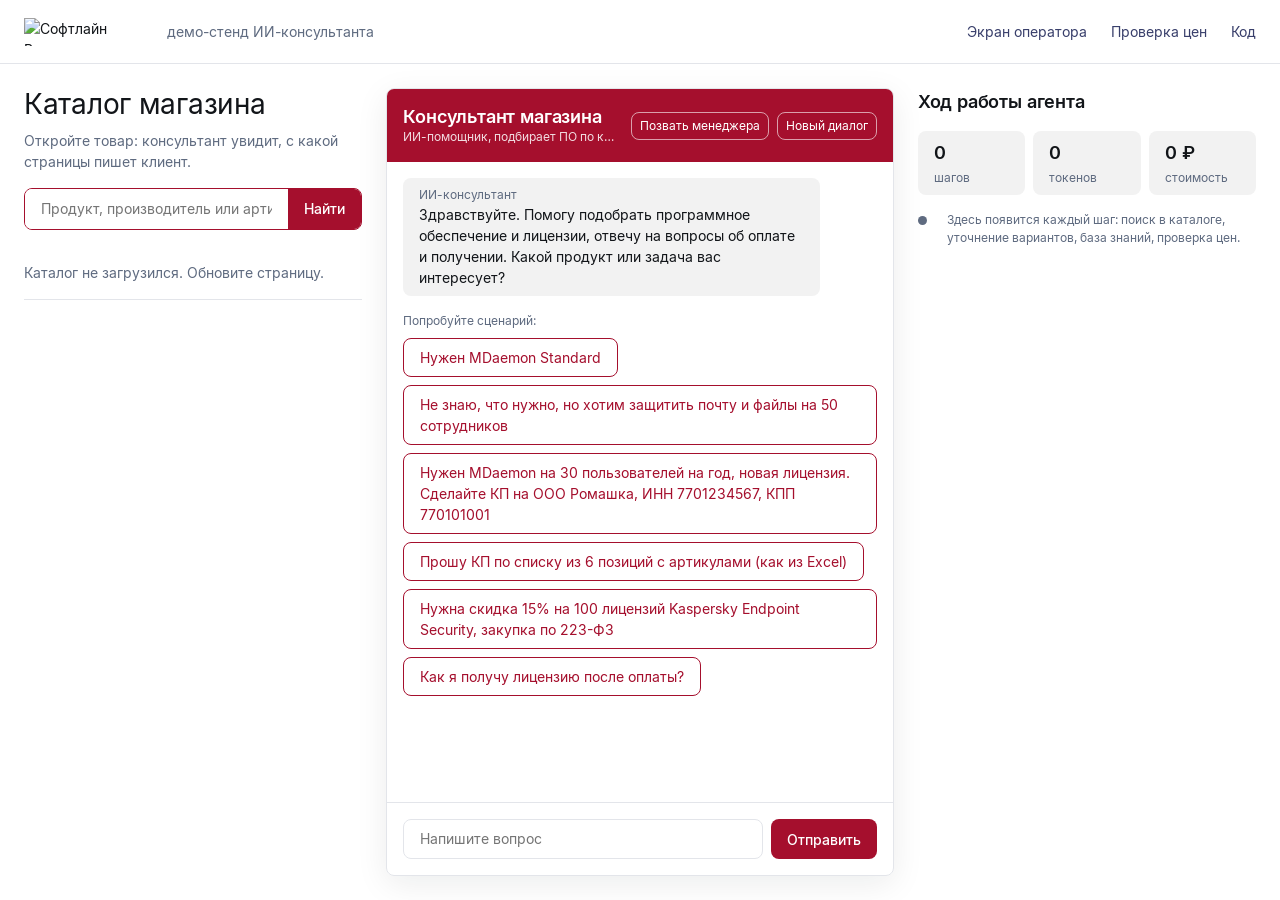
==== commit 2a01d23b: "Сценарий в чате: КП по списку из шести позиций с артикулами, как из Excel; в одной таблице все стату" ====
--- a/app/web/static/index.html
+++ b/app/web/static/index.html
@@ -37,6 +37,7 @@
         <button type="button">Нужен MDaemon Standard</button>
         <button type="button">Не знаю, что нужно, но хотим защитить почту и файлы на 50 сотрудников</button>
         <button type="button">Нужен MDaemon на 30 пользователей на год, новая лицензия. Сделайте КП на ООО Ромашка, ИНН 7701234567, КПП 770101001</button>
+        <button type="button" data-text="Прошу КП по списку:&#10;1. EP2-06605 Microsoft Office для дома и бизнеса 2024, 3 шт&#10;2. OS2200X8618DIGSKTWS02-SO12SC Astra Linux Special Edition Орел, 10 шт&#10;3. LHM-BK-12M-2-A3 Dr.Web Security Space, 5 шт&#10;4. X3-STD-NB-LNL-A МойОфис Стандартный 3, 20 шт&#10;5. КриптоПро CSP 5.0 на 1 рабочее место, 10 шт&#10;6. Veeam Backup &amp; Replication Enterprise, 2 шт">Прошу КП по списку из 6 позиций с артикулами (как из Excel)</button>
         <button type="button">Нужна скидка 15% на 100 лицензий Kaspersky Endpoint Security, закупка по 223-ФЗ</button>
         <button type="button">Как я получу лицензию после оплаты?</button>
       </div>
--- a/app/web/static/app.css
+++ b/app/web/static/app.css
@@ -74,6 +74,7 @@
 .msg b{font-weight:600}
 .msg .who{display:block;font-size:var(--f12);color:var(--muted)}
 .msg.mgr .who{color:var(--crimson);font-weight:500}
+.msg .who .ok{color:var(--green);margin-left:var(--s8)}  /* ответ агента, проверенный менеджером */
 .msg .li{display:block;padding-left:1.5em;text-indent:-1.5em}
 .typing{align-self:flex-start;color:var(--muted);font-size:var(--f12);padding-left:var(--s4)}
 .typing i{display:inline-block;width:6px;height:6px;margin-right:3px;border-radius:50%;background:var(--muted);animation:blink 1.2s infinite}
@@ -92,10 +93,33 @@
 .card a.go:hover{background:var(--crimson-dark)}
 .card .take{border:1px solid var(--crimson);border-radius:var(--r);background:#fff;color:var(--crimson);padding:var(--s4) var(--s16);font-size:var(--f14)}
 .card .take:hover{background:var(--rose)}
+.fresh{align-self:flex-start;margin-top:calc(var(--s16) * -.5);font-size:var(--f12);color:var(--muted)}
+.fresh:empty{display:none}
 .card.doc{border-color:var(--crimson)}
 .card.doc .sum{font-size:var(--f18);font-weight:600;color:var(--ink)}
 .card.doc.old{border-color:var(--line);opacity:.6}
 .card.doc.old .sum{text-decoration:line-through}
+/* Сверка списка позиций: таблица на всю ширину журнала; на узком экране строка таблицы складывается в карточку */
+.card.spec{width:100%}
+.card.spec .wrap{margin-top:var(--s8);overflow-x:auto}
+.card.spec table{width:100%;border-collapse:collapse;font-size:var(--f12)}
+.card.spec th{padding:var(--s4) var(--s8);border-bottom:1px solid var(--line);color:var(--muted);font-weight:500;text-align:left;white-space:nowrap}
+.card.spec td{padding:var(--s8);border-bottom:1px solid var(--line);vertical-align:top}
+.card.spec th:first-child,.card.spec td:first-child{padding-left:0}
+.card.spec th:last-child,.card.spec td:last-child{padding-right:0}
+.card.spec .num{text-align:right;white-space:nowrap;font-variant-numeric:tabular-nums}
+.card.spec .q{color:var(--muted);overflow-wrap:anywhere}
+.card.spec .pos .t{margin:var(--s4) 0 0;font-size:var(--f14);display:-webkit-box;-webkit-line-clamp:2;-webkit-box-orient:vertical;overflow:hidden}
+.card.spec .pos .t a{color:var(--ink);text-decoration:none}
+.card.spec .pos .t a:hover{color:var(--crimson);text-decoration:underline}
+.card.spec .pos .d{margin:var(--s4) 0 0;overflow-wrap:anywhere}
+.card.spec .st{font-weight:500}
+.card.spec .st.ok{color:var(--green)}
+.card.spec .st.check{color:var(--crimson)}
+.card.spec .st.req{color:var(--navy)}
+.card.spec .st.none{color:var(--muted)}
+.card.spec .row{align-items:baseline}
+.card.spec .sum{font-size:var(--f18);font-weight:600;color:var(--ink);white-space:nowrap}
 .choices{display:flex;flex-wrap:wrap;gap:var(--s8);align-self:flex-start}
 .choices button,.starters button{border:1px solid var(--crimson);background:#fff;color:var(--crimson);border-radius:var(--r);padding:var(--s8) var(--s16);text-align:left}
 .choices button:hover,.starters button:hover{background:var(--rose)}
@@ -157,6 +181,16 @@
   .chat-head .acts button{flex:1}
   .log{padding:var(--s16) var(--s8);gap:var(--s8)}
   .log .msg.bot,.log .card{max-width:100%;width:100%}
+  .fresh{margin-top:calc(var(--s8) * -.5)}
+  .card.spec thead{display:none}
+  .card.spec table,.card.spec tbody{display:block}
+  .card.spec tr{display:grid;grid-template-columns:auto auto 1fr;gap:var(--s4) var(--s16);padding:var(--s8) 0;border-bottom:1px solid var(--line)}
+  .card.spec td{padding:0;border:0}
+  .card.spec .pos,.card.spec .st{grid-column:1/-1}
+  .card.spec .st{order:-1}
+  .card.spec .num{text-align:left}
+  .card.spec .num::before{content:attr(data-l);display:block;color:var(--muted)}
+  .card.spec td:nth-child(4){text-align:right}
   .starters{flex-wrap:nowrap;overflow-x:auto;margin:0 calc(-1 * var(--s8));padding:0 var(--s8) var(--s4)}
   .starters p{display:none}
   .starters button{flex:none;max-width:80%;white-space:nowrap;overflow:hidden;text-overflow:ellipsis}
